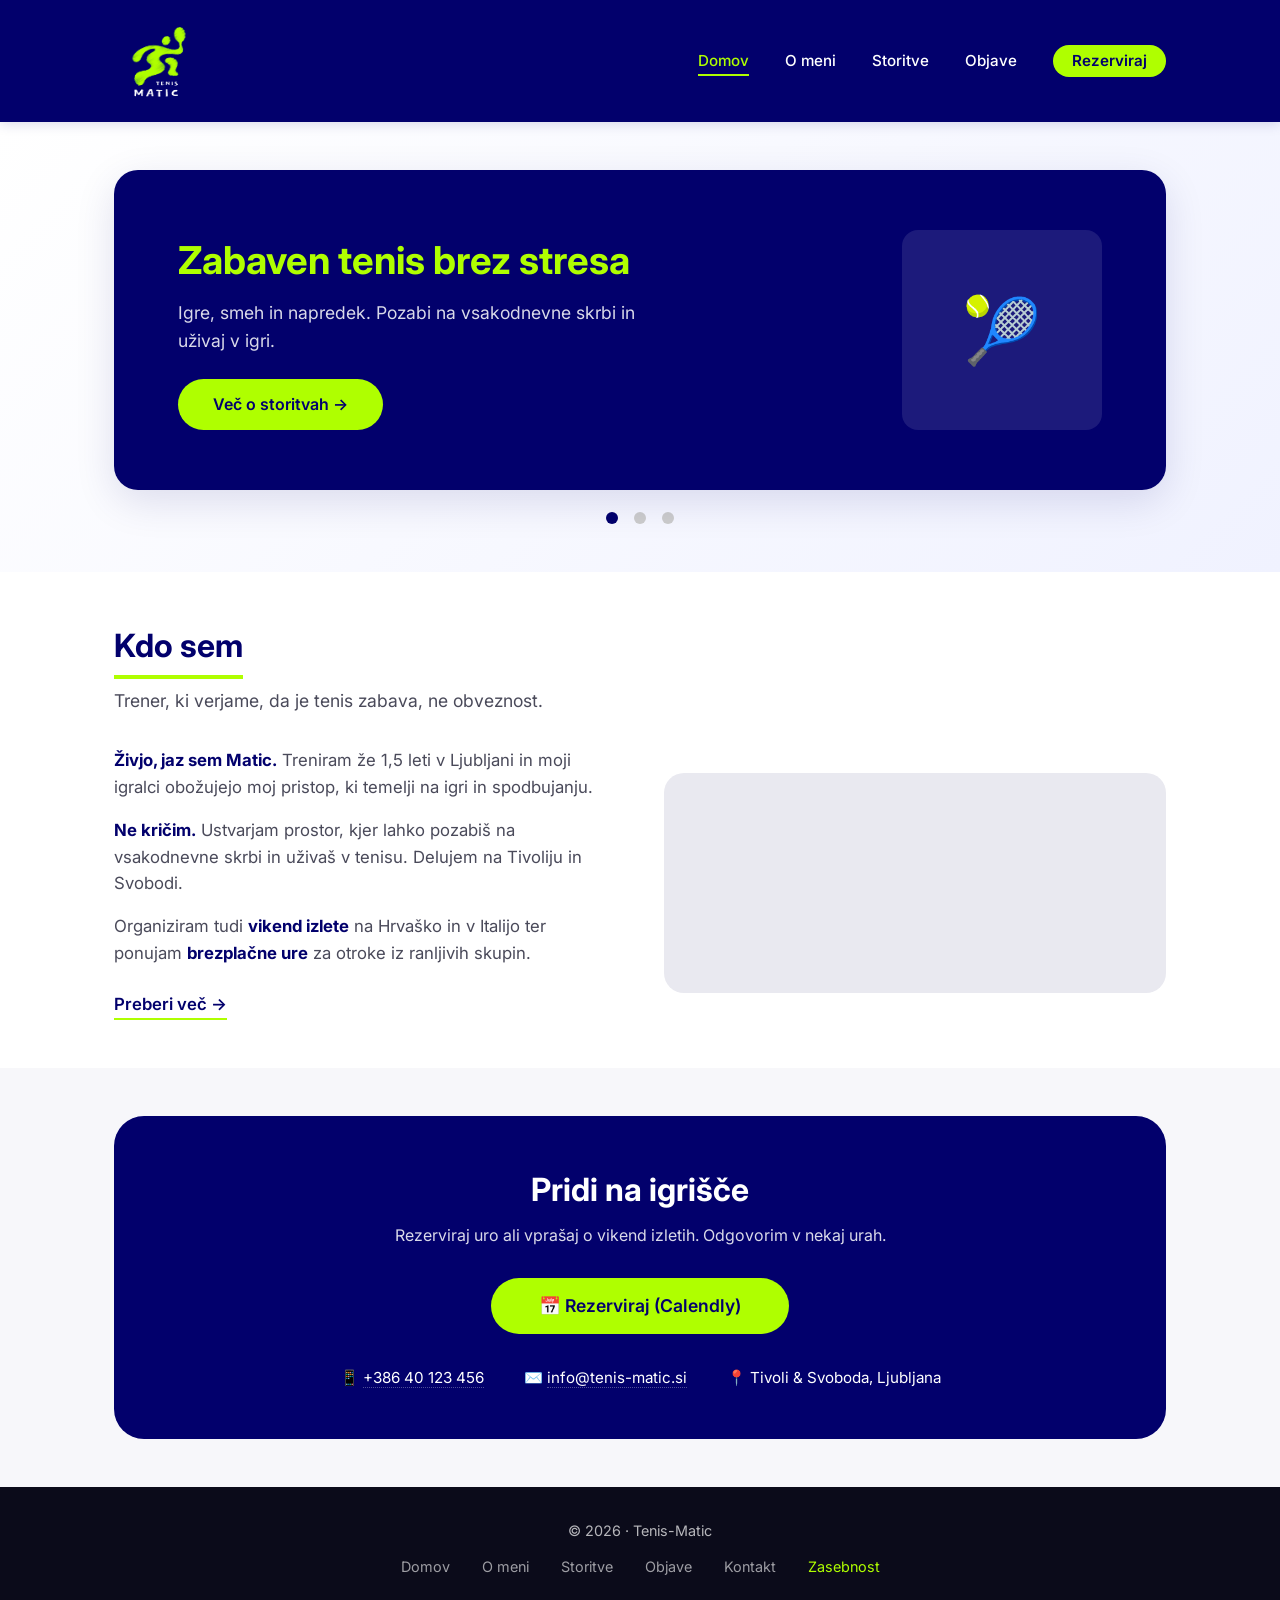
==== index.html @ 6100d6d2 "index link logo" ====
<!DOCTYPE html>
<html lang="sl">
<head>
    <meta charset="UTF-8" />
    <meta name="viewport" content="width=device-width, initial-scale=1.0" />
    <title>Tenis-Matic · Domov</title>
    <link rel="icon" type="image/png" href="favicon.png" />

    <!-- Google Font -->
    <link href="https://fonts.googleapis.com/css2?family=Inter:opsz,wght@14..32,400;14..32,600;14..32,700&display=swap" rel="stylesheet" />

    <style>
        /* ----- CSS Variables ----- */
        :root {
            --navy: #02006C;
            --lime: #AFFF00;
            --white: #FFFFFF;
            --light-bg: #F7F7FA;
            --text-dark: #1E1E2A;
            --text-grey: #4A4A5A;
        }

        * {
            margin: 0;
            padding: 0;
            box-sizing: border-box;
        }

        body {
            font-family: 'Inter', sans-serif;
            background-color: var(--white);
            color: var(--text-dark);
            line-height: 1.6;
        }

        a {
            text-decoration: none;
            color: inherit;
        }

        .container {
            max-width: 1100px;
            margin: 0 auto;
            padding: 0 1.5rem;
        }

        /* ----- Header ----- */
        header {
            background-color: var(--navy);
            color: var(--white);
            padding: 1rem 0;
            position: sticky;
            top: 0;
            z-index: 10;
            box-shadow: 0 2px 12px rgba(2, 0, 108, 0.15);
        }

        .header-inner {
            display: flex;
            justify-content: space-between;
            align-items: center;
            flex-wrap: wrap;
        }

        .logo-img {
            height: 90px;
            width: auto;
            display: inline-block;
            vertical-align: middle;
        }

        nav a {
            color: var(--white);
            margin-left: 2rem;
            font-weight: 500;
            font-size: 0.95rem;
            transition: color 0.2s;
            border-bottom: 2px solid transparent;
            padding-bottom: 4px;
        }

        nav a:hover {
            color: var(--lime);
            border-bottom-color: var(--lime);
        }

        nav a.active {
            color: var(--lime);
            border-bottom-color: var(--lime);
        }

        .cta-nav {
            background-color: var(--lime);
            color: var(--navy);
            padding: 0.4rem 1.2rem;
            border-radius: 30px;
            font-weight: 600;
            border-bottom: none !important;
        }
        .cta-nav:hover {
            background-color: #8fcc00;
            color: var(--navy) !important;
            border-bottom: none !important;
        }

        /* ----- Buttons ----- */
        .btn-primary {
            display: inline-block;
            background-color: var(--lime);
            color: var(--navy);
            font-weight: 600;
            padding: 0.8rem 2.2rem;
            border-radius: 40px;
            transition: background 0.2s, transform 0.1s;
            border: none;
            cursor: pointer;
            font-size: 1rem;
        }
        .btn-primary:hover {
            background-color: #8fcc00;
            transform: scale(1.02);
        }

        .btn-outline {
            display: inline-block;
            background: transparent;
            color: var(--navy);
            font-weight: 600;
            padding: 0.8rem 2.2rem;
            border-radius: 40px;
            border: 2px solid var(--navy);
            transition: 0.2s;
        }
        .btn-outline:hover {
            background: var(--navy);
            color: var(--white);
        }

        /* ----- Hero / Slideshow ----- */
        .hero {
            padding: 3rem 0 2rem;
            background: linear-gradient(135deg, var(--white) 0%, #f0f2ff 100%);
        }

        .slideshow-container {
            position: relative;
            max-width: 100%;
            border-radius: 24px;
            overflow: hidden;
            box-shadow: 0 12px 40px rgba(2, 0, 108, 0.12);
        }

        .slide {
            display: none;
            padding: 3rem 4rem;
            min-height: 320px;
            background: var(--navy);
            color: var(--white);
            align-items: center;
            justify-content: space-between;
            gap: 2rem;
        }

        .slide.active {
            display: flex;
        }

        .slide-content {
            flex: 1;
        }

        .slide-content h2 {
            font-size: 2.4rem;
            font-weight: 700;
            margin-bottom: 0.5rem;
            color: var(--lime);
        }

        .slide-content p {
            font-size: 1.1rem;
            opacity: 0.85;
            margin-bottom: 1.5rem;
            max-width: 500px;
        }

        .slide-image {
            flex: 0 0 200px;
            height: 200px;
            background-color: rgba(255,255,255,0.1);
            border-radius: 16px;
            display: flex;
            align-items: center;
            justify-content: center;
            font-size: 4rem;
        }

        /* Slide navigation dots */
        .dots-container {
            text-align: center;
            padding: 1rem 0 0.5rem;
        }

        .dot {
            cursor: pointer;
            height: 12px;
            width: 12px;
            margin: 0 6px;
            background-color: #ccc;
            border-radius: 50%;
            display: inline-block;
            transition: background-color 0.3s;
        }

        .dot.active {
            background-color: var(--navy);
        }

        .dot:hover {
            background-color: var(--lime);
        }

        /* ----- Sections ----- */
        section {
            padding: 3rem 0;
        }

        .section-title {
            font-size: 2rem;
            font-weight: 700;
            color: var(--navy);
            margin-bottom: 0.5rem;
        }

        .section-subtitle {
            color: var(--text-grey);
            font-size: 1.1rem;
            margin-bottom: 2rem;
        }

        .section-title .lime-underline {
            display: inline-block;
            border-bottom: 4px solid var(--lime);
            padding-bottom: 4px;
        }

        /* About preview */
        .about-preview {
            display: grid;
            grid-template-columns: 1fr 1fr;
            gap: 3rem;
            align-items: center;
        }

        .about-preview-text {
            font-size: 1.05rem;
            color: var(--text-grey);
        }

        .about-preview-text strong {
            color: var(--navy);
        }

        .about-preview-image {
            background-color: #e9e9f0;
            border-radius: 20px;
            height: 220px;
            background-image: url('https://placehold.co/500x300/02006C/FFFFFF?text=Tvoj+foto');
            background-size: cover;
            background-position: center;
        }

        /* Contact */
        .contact-box {
            background: var(--navy);
            color: var(--white);
            border-radius: 30px;
            padding: 3rem 2.5rem;
            display: flex;
            flex-direction: column;
            align-items: center;
            text-align: center;
        }

        .contact-box h2 {
            font-size: 2rem;
            margin-bottom: 0.5rem;
        }

        .contact-box p {
            opacity: 0.85;
            max-width: 500px;
            margin-bottom: 1.8rem;
        }

        .contact-box .btn-primary {
            background: var(--lime);
            color: var(--navy);
            font-size: 1.1rem;
            padding: 0.9rem 3rem;
        }

        .contact-info {
            margin-top: 2rem;
            display: flex;
            gap: 2.5rem;
            flex-wrap: wrap;
            justify-content: center;
            font-size: 0.95rem;
        }
        .contact-info a {
            color: var(--white);
            border-bottom: 1px dotted rgba(255,255,255,0.3);
        }
        .contact-info a:hover {
            border-bottom-color: var(--lime);
        }

        /* Footer */
        footer {
            background-color: #0b0b1a;
            color: rgba(255,255,255,0.7);
            padding: 2rem 0;
            text-align: center;
            font-size: 0.9rem;
        }

        footer .footer-links {
            margin-top: 0.8rem;
            display: flex;
            justify-content: center;
            gap: 2rem;
            flex-wrap: wrap;
        }
        footer .footer-links a {
            color: rgba(255,255,255,0.6);
        }
        footer .footer-links a:hover {
            color: var(--lime);
        }

        /* ----- Responsive ----- */
        @media (max-width: 768px) {
            .about-preview {
                grid-template-columns: 1fr;
                gap: 2rem;
            }

            .header-inner {
                flex-direction: column;
                gap: 0.8rem;
            }

            nav a {
                margin: 0 0.8rem;
                font-size: 0.9rem;
            }

            .slide {
                flex-direction: column;
                text-align: center;
                padding: 2rem 1.5rem;
                min-height: auto;
            }

            .slide-content p {
                max-width: 100%;
            }

            .slide-image {
                flex: 0 0 120px;
                height: 120px;
                width: 120px;
                font-size: 3rem;
            }

            .slide-content h2 {
                font-size: 1.8rem;
            }

            .contact-box {
                padding: 2rem 1.5rem;
            }

            .contact-info {
                gap: 1rem;
                flex-direction: column;
            }
        }

        @media (max-width: 480px) {
            .slide-content h2 {
                font-size: 1.5rem;
            }
            .btn-primary, .btn-outline {
                padding: 0.6rem 1.6rem;
                font-size: 0.9rem;
            }
        }
    </style>
</head>
<body>

    <!-- ========== HEADER ========== -->
    <header>
        <div class="container header-inner">
            <div class="logo">
                <a href="index.html "></a>
                <img src="logo.png" alt="Tenis-Matic" class="logo-img" />
            </div>
            <nav>
                <a href="index.html" class="active">Domov</a>
                <a href="O_meni.html">O meni</a>
                <a href="Storitve.html">Storitve</a>
                <a href="Objave.html">Objave</a>
                <a href="#contact" class="cta-nav">Rezerviraj</a>
            </nav>
        </div>
    </header>

    <!-- ========== SLIDESHOW ========== -->
    <section class="hero">
        <div class="container">
            <div class="slideshow-container">

                <!-- Slide 1 -->
                <div class="slide active" id="slide1">
                    <div class="slide-content">
                        <h2>Zabaven tenis brez stresa</h2>
                        <p>Igre, smeh in napredek. Pozabi na vsakodnevne skrbi in uživaj v igri.</p>
                        <a href="Storitve.html" class="btn-primary">Več o storitvah →</a>
                    </div>
                    <div class="slide-image">🎾</div>
                </div>

                <!-- Slide 2 -->
                <div class="slide" id="slide2">
                    <div class="slide-content">
                        <h2>Tenis vikendi na Hrvaškem</h2>
                        <p>Pobeg na obalo. Dva dneva tenisa, dobre hrane in popolnega sproščanja.</p>
                        <a href="Storitve.html#vikendi" class="btn-primary">Razišči →</a>
                    </div>
                    <div class="slide-image">🌊</div>
                </div>

                <!-- Slide 3 -->
                <div class="slide" id="slide3">
                    <div class="slide-content">
                        <h2>Tenis za vse</h2>
                        <p>Brezplačne ure za otroke iz ranljivih skupin. Ker naj bo tenis za vsakogar.</p>
                        <a href="O_meni.html" class="btn-primary">Spoznaj mojo zgodbo →</a>
                    </div>
                    <div class="slide-image">❤️</div>
                </div>

            </div>

            <!-- Dots -->
            <div class="dots-container">
                <span class="dot active" onclick="currentSlide(1)"></span>
                <span class="dot" onclick="currentSlide(2)"></span>
                <span class="dot" onclick="currentSlide(3)"></span>
            </div>
        </div>
    </section>

    <!-- ========== ABOUT PREVIEW ========== -->
    <section id="about">
        <div class="container">
            <h2 class="section-title">
                <span class="lime-underline">Kdo sem</span>
            </h2>
            <p class="section-subtitle">Trener, ki verjame, da je tenis zabava, ne obveznost.</p>

            <div class="about-preview">
                <div class="about-preview-text">
                    <p>
                        <strong>Živjo, jaz sem Matic.</strong> Treniram že 1,5 leti v Ljubljani in moji
                        igralci obožujejo moj pristop, ki temelji na igri in spodbujanju.
                    </p>
                    <p style="margin-top:1rem;">
                        <strong>Ne kričim.</strong> Ustvarjam prostor, kjer lahko pozabiš na vsakodnevne
                        skrbi in uživaš v tenisu. Delujem na Tivoliju in Svobodi.
                    </p>
                    <p style="margin-top:1rem;">
                        Organiziram tudi <strong>vikend izlete</strong> na Hrvaško in v Italijo ter
                        ponujam <strong>brezplačne ure</strong> za otroke iz ranljivih skupin.
                    </p>
                    <a href="O_meni.html" style="display:inline-block; margin-top:1.5rem; color:var(--navy); font-weight:600; border-bottom:2px solid var(--lime);">Preberi več →</a>
                </div>
                <div class="about-preview-image">
                    <!-- Replace with your own photo -->
                </div>
            </div>
        </div>
    </section>

    <!-- ========== CONTACT ========== -->
    <section id="contact" style="background: var(--light-bg);">
        <div class="container">
            <div class="contact-box">
                <h2>Pridi na igrišče</h2>
                <p>
                    Rezerviraj uro ali vprašaj o vikend izletih. Odgovorim v nekaj urah.
                </p>
                <a href="#" class="btn-primary">📅 Rezerviraj (Calendly)</a>

                <div class="contact-info">
                    <span>📱 <a href="tel:+38640123456">+386 40 123 456</a></span>
                    <span>✉️ <a href="mailto:info@tenis-matic.si">info@tenis-matic.si</a></span>
                    <span>📍 Tivoli &amp; Svoboda, Ljubljana</span>
                </div>
            </div>
        </div>
    </section>

    <!-- ========== FOOTER ========== -->
    <footer>
        <div class="container">
            <p>&copy; 2026 · Tenis-Matic</p>
            <div class="footer-links">
                <a href="index.html">Domov</a>
                <a href="O_meni.html">O meni</a>
                <a href="Storitve.html">Storitve</a>
                <a href="Objave.html">Objave</a>
                <a href="#contact">Kontakt</a>
                <a href="#" style="color: var(--lime);">Zasebnost</a>
            </div>
        </div>
    </footer>

    <!-- ========== JAVASCRIPT FOR SLIDESHOW ========== -->
    <script>
        let slideIndex = 1;
        let autoSlideTimer;

        function showSlide(n) {
            let slides = document.getElementsByClassName("slide");
            let dots = document.getElementsByClassName("dot");

            if (n > slides.length) { slideIndex = 1; }
            if (n < 1) { slideIndex = slides.length; }

            for (let i = 0; i < slides.length; i++) {
                slides[i].classList.remove("active");
            }
            for (let i = 0; i < dots.length; i++) {
                dots[i].classList.remove("active");
            }

            slides[slideIndex - 1].classList.add("active");
            dots[slideIndex - 1].classList.add("active");
        }

        function currentSlide(n) {
            clearInterval(autoSlideTimer);
            slideIndex = n;
            showSlide(slideIndex);
            startAutoSlide();
        }

        function nextSlide() {
            slideIndex++;
            showSlide(slideIndex);
        }

        function startAutoSlide() {
            autoSlideTimer = setInterval(function() {
                slideIndex++;
                showSlide(slideIndex);
            }, 5000); // Change slide every 5 seconds
        }

        // Start automatic slideshow
        startAutoSlide();
    </script>

</body>
</html>
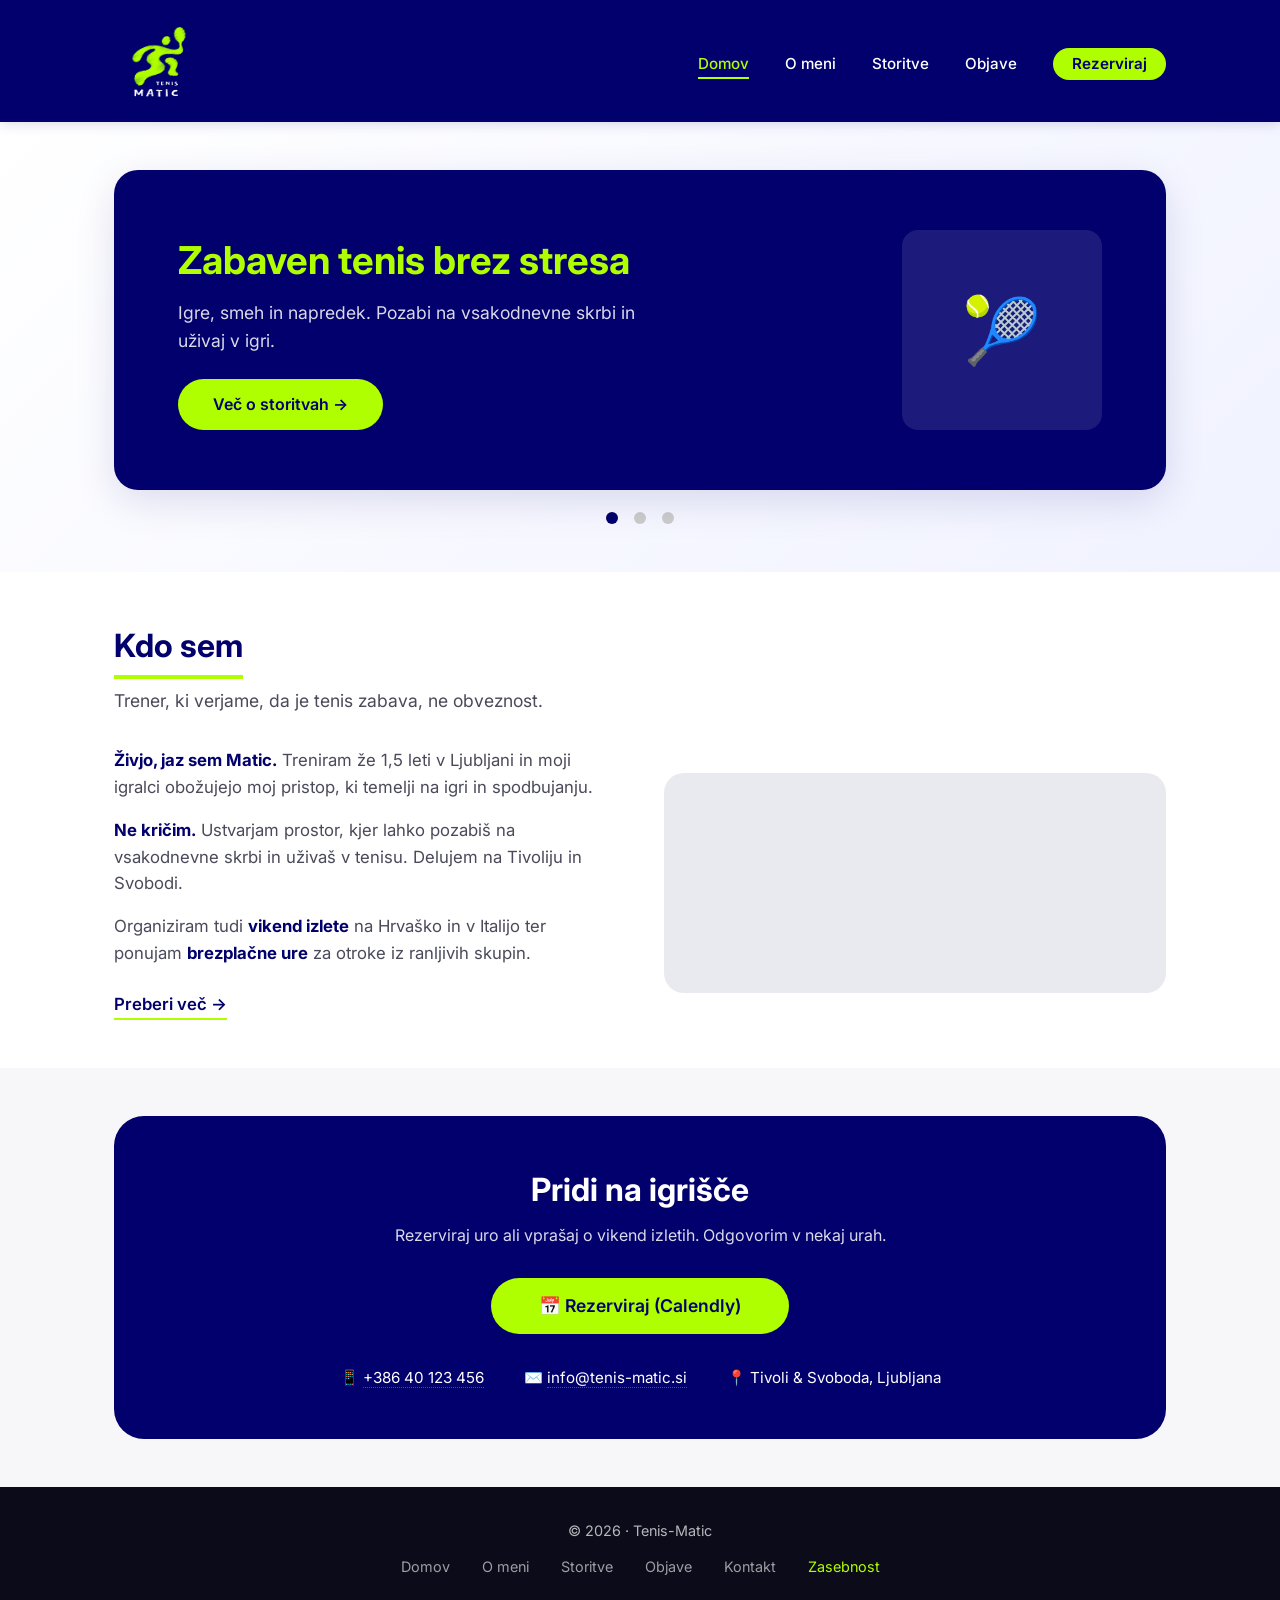
==== commit 7287561a: "logo link" ====
--- a/index.html
+++ b/index.html
@@ -404,7 +404,7 @@
     <header>
         <div class="container header-inner">
             <div class="logo">
-                <a href="index.html "></a>
+                <a href="index.html" style="display: block; line-height: 0; position: relative; z-index: 999;">
                 <img src="logo.png" alt="Tenis-Matic" class="logo-img" />
             </div>
             <nav>
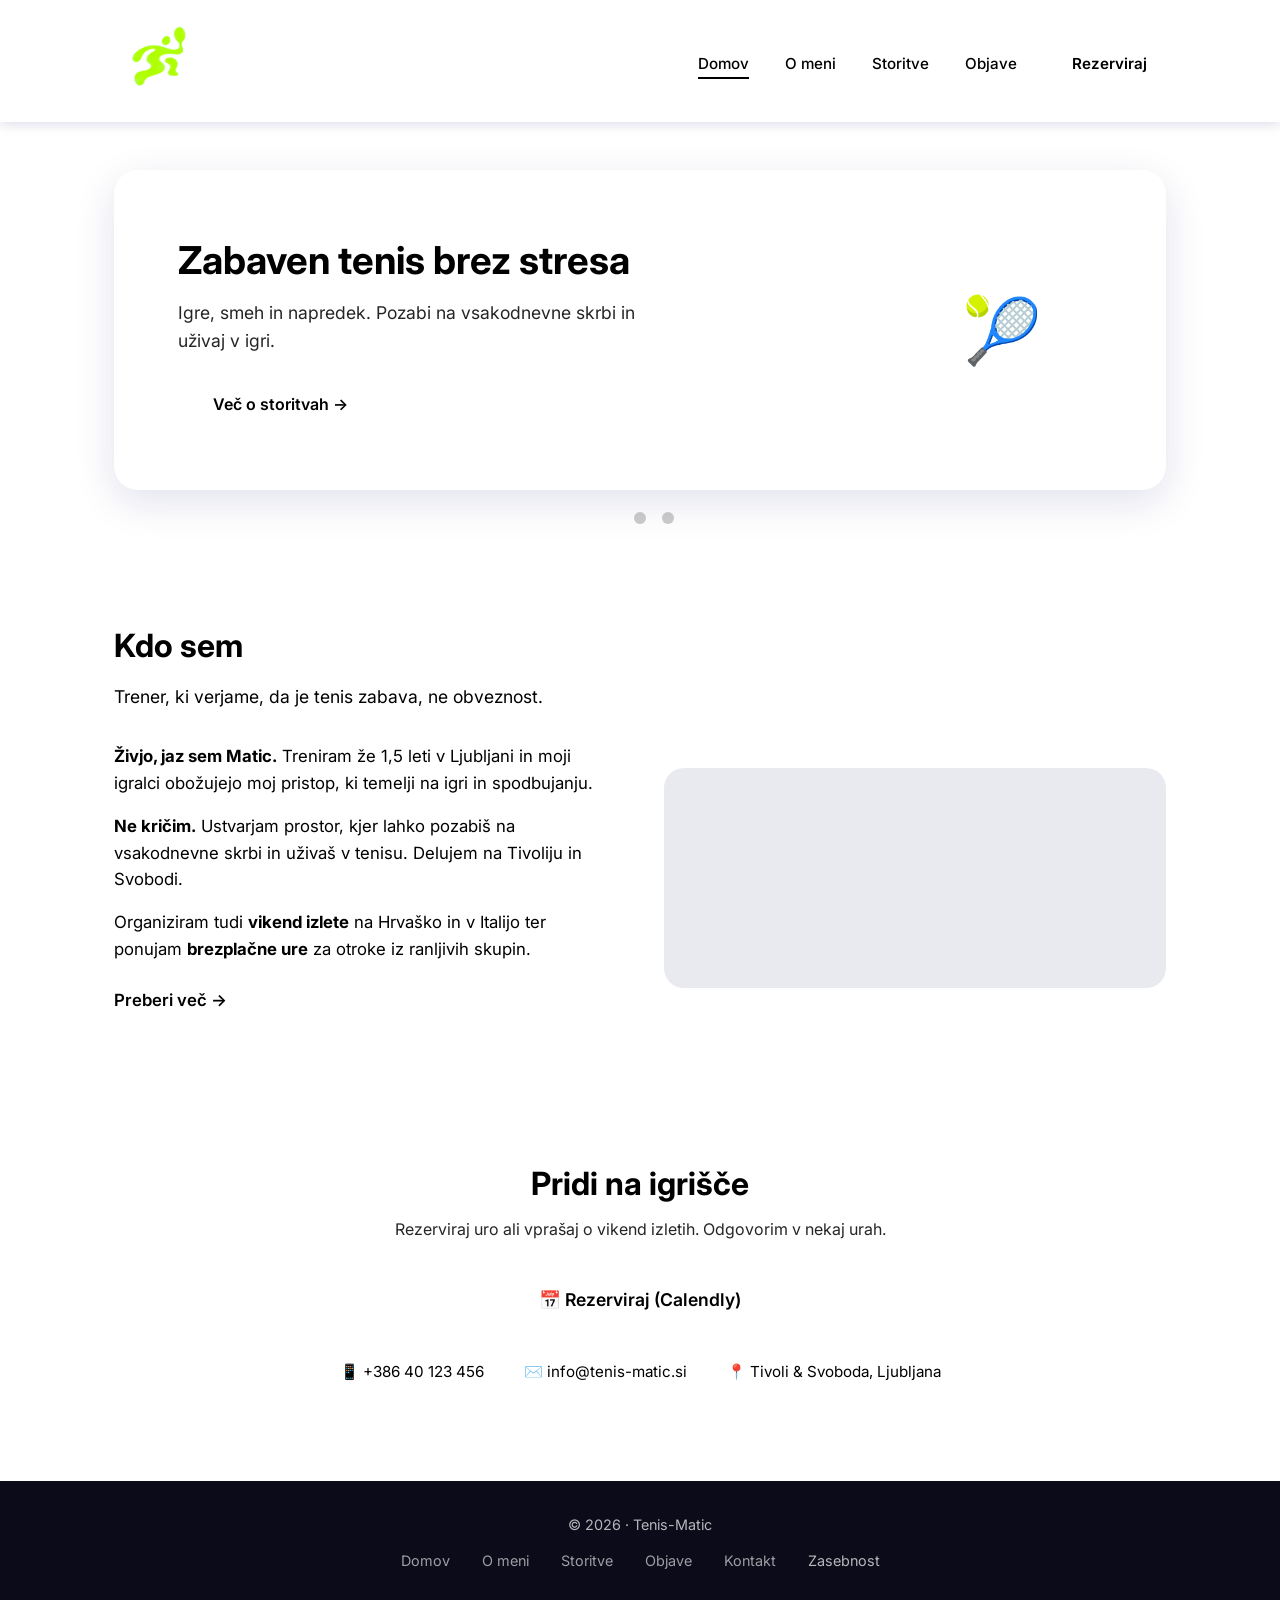
==== commit 6a0513e8: "Style.css changes" ====
--- a/index.html
+++ b/index.html
@@ -9,394 +9,7 @@
     <!-- Google Font -->
     <link href="https://fonts.googleapis.com/css2?family=Inter:opsz,wght@14..32,400;14..32,600;14..32,700&display=swap" rel="stylesheet" />
 
-    <style>
-        /* ----- CSS Variables ----- */
-        :root {
-            --navy: #02006C;
-            --lime: #AFFF00;
-            --white: #FFFFFF;
-            --light-bg: #F7F7FA;
-            --text-dark: #1E1E2A;
-            --text-grey: #4A4A5A;
-        }
-
-        * {
-            margin: 0;
-            padding: 0;
-            box-sizing: border-box;
-        }
-
-        body {
-            font-family: 'Inter', sans-serif;
-            background-color: var(--white);
-            color: var(--text-dark);
-            line-height: 1.6;
-        }
-
-        a {
-            text-decoration: none;
-            color: inherit;
-        }
-
-        .container {
-            max-width: 1100px;
-            margin: 0 auto;
-            padding: 0 1.5rem;
-        }
-
-        /* ----- Header ----- */
-        header {
-            background-color: var(--navy);
-            color: var(--white);
-            padding: 1rem 0;
-            position: sticky;
-            top: 0;
-            z-index: 10;
-            box-shadow: 0 2px 12px rgba(2, 0, 108, 0.15);
-        }
-
-        .header-inner {
-            display: flex;
-            justify-content: space-between;
-            align-items: center;
-            flex-wrap: wrap;
-        }
-
-        .logo-img {
-            height: 90px;
-            width: auto;
-            display: inline-block;
-            vertical-align: middle;
-        }
-
-        nav a {
-            color: var(--white);
-            margin-left: 2rem;
-            font-weight: 500;
-            font-size: 0.95rem;
-            transition: color 0.2s;
-            border-bottom: 2px solid transparent;
-            padding-bottom: 4px;
-        }
-
-        nav a:hover {
-            color: var(--lime);
-            border-bottom-color: var(--lime);
-        }
-
-        nav a.active {
-            color: var(--lime);
-            border-bottom-color: var(--lime);
-        }
-
-        .cta-nav {
-            background-color: var(--lime);
-            color: var(--navy);
-            padding: 0.4rem 1.2rem;
-            border-radius: 30px;
-            font-weight: 600;
-            border-bottom: none !important;
-        }
-        .cta-nav:hover {
-            background-color: #8fcc00;
-            color: var(--navy) !important;
-            border-bottom: none !important;
-        }
-
-        /* ----- Buttons ----- */
-        .btn-primary {
-            display: inline-block;
-            background-color: var(--lime);
-            color: var(--navy);
-            font-weight: 600;
-            padding: 0.8rem 2.2rem;
-            border-radius: 40px;
-            transition: background 0.2s, transform 0.1s;
-            border: none;
-            cursor: pointer;
-            font-size: 1rem;
-        }
-        .btn-primary:hover {
-            background-color: #8fcc00;
-            transform: scale(1.02);
-        }
-
-        .btn-outline {
-            display: inline-block;
-            background: transparent;
-            color: var(--navy);
-            font-weight: 600;
-            padding: 0.8rem 2.2rem;
-            border-radius: 40px;
-            border: 2px solid var(--navy);
-            transition: 0.2s;
-        }
-        .btn-outline:hover {
-            background: var(--navy);
-            color: var(--white);
-        }
-
-        /* ----- Hero / Slideshow ----- */
-        .hero {
-            padding: 3rem 0 2rem;
-            background: linear-gradient(135deg, var(--white) 0%, #f0f2ff 100%);
-        }
-
-        .slideshow-container {
-            position: relative;
-            max-width: 100%;
-            border-radius: 24px;
-            overflow: hidden;
-            box-shadow: 0 12px 40px rgba(2, 0, 108, 0.12);
-        }
-
-        .slide {
-            display: none;
-            padding: 3rem 4rem;
-            min-height: 320px;
-            background: var(--navy);
-            color: var(--white);
-            align-items: center;
-            justify-content: space-between;
-            gap: 2rem;
-        }
-
-        .slide.active {
-            display: flex;
-        }
-
-        .slide-content {
-            flex: 1;
-        }
-
-        .slide-content h2 {
-            font-size: 2.4rem;
-            font-weight: 700;
-            margin-bottom: 0.5rem;
-            color: var(--lime);
-        }
-
-        .slide-content p {
-            font-size: 1.1rem;
-            opacity: 0.85;
-            margin-bottom: 1.5rem;
-            max-width: 500px;
-        }
-
-        .slide-image {
-            flex: 0 0 200px;
-            height: 200px;
-            background-color: rgba(255,255,255,0.1);
-            border-radius: 16px;
-            display: flex;
-            align-items: center;
-            justify-content: center;
-            font-size: 4rem;
-        }
-
-        /* Slide navigation dots */
-        .dots-container {
-            text-align: center;
-            padding: 1rem 0 0.5rem;
-        }
-
-        .dot {
-            cursor: pointer;
-            height: 12px;
-            width: 12px;
-            margin: 0 6px;
-            background-color: #ccc;
-            border-radius: 50%;
-            display: inline-block;
-            transition: background-color 0.3s;
-        }
-
-        .dot.active {
-            background-color: var(--navy);
-        }
-
-        .dot:hover {
-            background-color: var(--lime);
-        }
-
-        /* ----- Sections ----- */
-        section {
-            padding: 3rem 0;
-        }
-
-        .section-title {
-            font-size: 2rem;
-            font-weight: 700;
-            color: var(--navy);
-            margin-bottom: 0.5rem;
-        }
-
-        .section-subtitle {
-            color: var(--text-grey);
-            font-size: 1.1rem;
-            margin-bottom: 2rem;
-        }
-
-        .section-title .lime-underline {
-            display: inline-block;
-            border-bottom: 4px solid var(--lime);
-            padding-bottom: 4px;
-        }
-
-        /* About preview */
-        .about-preview {
-            display: grid;
-            grid-template-columns: 1fr 1fr;
-            gap: 3rem;
-            align-items: center;
-        }
-
-        .about-preview-text {
-            font-size: 1.05rem;
-            color: var(--text-grey);
-        }
-
-        .about-preview-text strong {
-            color: var(--navy);
-        }
-
-        .about-preview-image {
-            background-color: #e9e9f0;
-            border-radius: 20px;
-            height: 220px;
-            background-image: url('https://placehold.co/500x300/02006C/FFFFFF?text=Tvoj+foto');
-            background-size: cover;
-            background-position: center;
-        }
-
-        /* Contact */
-        .contact-box {
-            background: var(--navy);
-            color: var(--white);
-            border-radius: 30px;
-            padding: 3rem 2.5rem;
-            display: flex;
-            flex-direction: column;
-            align-items: center;
-            text-align: center;
-        }
-
-        .contact-box h2 {
-            font-size: 2rem;
-            margin-bottom: 0.5rem;
-        }
-
-        .contact-box p {
-            opacity: 0.85;
-            max-width: 500px;
-            margin-bottom: 1.8rem;
-        }
-
-        .contact-box .btn-primary {
-            background: var(--lime);
-            color: var(--navy);
-            font-size: 1.1rem;
-            padding: 0.9rem 3rem;
-        }
-
-        .contact-info {
-            margin-top: 2rem;
-            display: flex;
-            gap: 2.5rem;
-            flex-wrap: wrap;
-            justify-content: center;
-            font-size: 0.95rem;
-        }
-        .contact-info a {
-            color: var(--white);
-            border-bottom: 1px dotted rgba(255,255,255,0.3);
-        }
-        .contact-info a:hover {
-            border-bottom-color: var(--lime);
-        }
-
-        /* Footer */
-        footer {
-            background-color: #0b0b1a;
-            color: rgba(255,255,255,0.7);
-            padding: 2rem 0;
-            text-align: center;
-            font-size: 0.9rem;
-        }
-
-        footer .footer-links {
-            margin-top: 0.8rem;
-            display: flex;
-            justify-content: center;
-            gap: 2rem;
-            flex-wrap: wrap;
-        }
-        footer .footer-links a {
-            color: rgba(255,255,255,0.6);
-        }
-        footer .footer-links a:hover {
-            color: var(--lime);
-        }
-
-        /* ----- Responsive ----- */
-        @media (max-width: 768px) {
-            .about-preview {
-                grid-template-columns: 1fr;
-                gap: 2rem;
-            }
-
-            .header-inner {
-                flex-direction: column;
-                gap: 0.8rem;
-            }
-
-            nav a {
-                margin: 0 0.8rem;
-                font-size: 0.9rem;
-            }
-
-            .slide {
-                flex-direction: column;
-                text-align: center;
-                padding: 2rem 1.5rem;
-                min-height: auto;
-            }
-
-            .slide-content p {
-                max-width: 100%;
-            }
-
-            .slide-image {
-                flex: 0 0 120px;
-                height: 120px;
-                width: 120px;
-                font-size: 3rem;
-            }
-
-            .slide-content h2 {
-                font-size: 1.8rem;
-            }
-
-            .contact-box {
-                padding: 2rem 1.5rem;
-            }
-
-            .contact-info {
-                gap: 1rem;
-                flex-direction: column;
-            }
-        }
-
-        @media (max-width: 480px) {
-            .slide-content h2 {
-                font-size: 1.5rem;
-            }
-            .btn-primary, .btn-outline {
-                padding: 0.6rem 1.6rem;
-                font-size: 0.9rem;
-            }
-        }
-    </style>
+    <link rel="stylesheet" href="style.css">
 </head>
 <body>
 
--- a/style.css
+++ b/style.css
@@ -0,0 +1,388 @@
+<style>
+        /* ----- CSS Variables ----- */
+        :root {
+            --navy: #02006C;
+            --lime: #AFFF00;
+            --white: #FFFFFF;
+            --light-bg: #F7F7FA;
+            --text-dark: #1E1E2A;
+            --text-grey: #4A4A5A;
+        }
+
+        * {
+            margin: 0;
+            padding: 0;
+            box-sizing: border-box;
+        }
+
+        body {
+            font-family: 'Inter', sans-serif;
+            background-color: var(--white);
+            color: var(--text-dark);
+            line-height: 1.6;
+        }
+
+        a {
+            text-decoration: none;
+            color: inherit;
+        }
+
+        .container {
+            max-width: 1100px;
+            margin: 0 auto;
+            padding: 0 1.5rem;
+        }
+
+        /* ----- Header ----- */
+        header {
+            background-color: var(--navy);
+            color: var(--white);
+            padding: 1rem 0;
+            position: sticky;
+            top: 0;
+            z-index: 10;
+            box-shadow: 0 2px 12px rgba(2, 0, 108, 0.15);
+        }
+
+        .header-inner {
+            display: flex;
+            justify-content: space-between;
+            align-items: center;
+            flex-wrap: wrap;
+        }
+
+        .logo-img {
+            height: 90px;
+            width: auto;
+            display: inline-block;
+            vertical-align: middle;
+        }
+
+        nav a {
+            color: var(--white);
+            margin-left: 2rem;
+            font-weight: 500;
+            font-size: 0.95rem;
+            transition: color 0.2s;
+            border-bottom: 2px solid transparent;
+            padding-bottom: 4px;
+        }
+
+        nav a:hover {
+            color: var(--lime);
+            border-bottom-color: var(--lime);
+        }
+
+        nav a.active {
+            color: var(--lime);
+            border-bottom-color: var(--lime);
+        }
+
+        .cta-nav {
+            background-color: var(--lime);
+            color: var(--navy);
+            padding: 0.4rem 1.2rem;
+            border-radius: 30px;
+            font-weight: 600;
+            border-bottom: none !important;
+        }
+        .cta-nav:hover {
+            background-color: #8fcc00;
+            color: var(--navy) !important;
+            border-bottom: none !important;
+        }
+
+        /* ----- Buttons ----- */
+        .btn-primary {
+            display: inline-block;
+            background-color: var(--lime);
+            color: var(--navy);
+            font-weight: 600;
+            padding: 0.8rem 2.2rem;
+            border-radius: 40px;
+            transition: background 0.2s, transform 0.1s;
+            border: none;
+            cursor: pointer;
+            font-size: 1rem;
+        }
+        .btn-primary:hover {
+            background-color: #8fcc00;
+            transform: scale(1.02);
+        }
+
+        .btn-outline {
+            display: inline-block;
+            background: transparent;
+            color: var(--navy);
+            font-weight: 600;
+            padding: 0.8rem 2.2rem;
+            border-radius: 40px;
+            border: 2px solid var(--navy);
+            transition: 0.2s;
+        }
+        .btn-outline:hover {
+            background: var(--navy);
+            color: var(--white);
+        }
+
+        /* ----- Hero / Slideshow ----- */
+        .hero {
+            padding: 3rem 0 2rem;
+            background: linear-gradient(135deg, var(--white) 0%, #f0f2ff 100%);
+        }
+
+        .slideshow-container {
+            position: relative;
+            max-width: 100%;
+            border-radius: 24px;
+            overflow: hidden;
+            box-shadow: 0 12px 40px rgba(2, 0, 108, 0.12);
+        }
+
+        .slide {
+            display: none;
+            padding: 3rem 4rem;
+            min-height: 320px;
+            background: var(--navy);
+            color: var(--white);
+            align-items: center;
+            justify-content: space-between;
+            gap: 2rem;
+        }
+
+        .slide.active {
+            display: flex;
+        }
+
+        .slide-content {
+            flex: 1;
+        }
+
+        .slide-content h2 {
+            font-size: 2.4rem;
+            font-weight: 700;
+            margin-bottom: 0.5rem;
+            color: var(--lime);
+        }
+
+        .slide-content p {
+            font-size: 1.1rem;
+            opacity: 0.85;
+            margin-bottom: 1.5rem;
+            max-width: 500px;
+        }
+
+        .slide-image {
+            flex: 0 0 200px;
+            height: 200px;
+            background-color: rgba(255,255,255,0.1);
+            border-radius: 16px;
+            display: flex;
+            align-items: center;
+            justify-content: center;
+            font-size: 4rem;
+        }
+
+        /* Slide navigation dots */
+        .dots-container {
+            text-align: center;
+            padding: 1rem 0 0.5rem;
+        }
+
+        .dot {
+            cursor: pointer;
+            height: 12px;
+            width: 12px;
+            margin: 0 6px;
+            background-color: #ccc;
+            border-radius: 50%;
+            display: inline-block;
+            transition: background-color 0.3s;
+        }
+
+        .dot.active {
+            background-color: var(--navy);
+        }
+
+        .dot:hover {
+            background-color: var(--lime);
+        }
+
+        /* ----- Sections ----- */
+        section {
+            padding: 3rem 0;
+        }
+
+        .section-title {
+            font-size: 2rem;
+            font-weight: 700;
+            color: var(--navy);
+            margin-bottom: 0.5rem;
+        }
+
+        .section-subtitle {
+            color: var(--text-grey);
+            font-size: 1.1rem;
+            margin-bottom: 2rem;
+        }
+
+        .section-title .lime-underline {
+            display: inline-block;
+            border-bottom: 4px solid var(--lime);
+            padding-bottom: 4px;
+        }
+
+        /* About preview */
+        .about-preview {
+            display: grid;
+            grid-template-columns: 1fr 1fr;
+            gap: 3rem;
+            align-items: center;
+        }
+
+        .about-preview-text {
+            font-size: 1.05rem;
+            color: var(--text-grey);
+        }
+
+        .about-preview-text strong {
+            color: var(--navy);
+        }
+
+        .about-preview-image {
+            background-color: #e9e9f0;
+            border-radius: 20px;
+            height: 220px;
+            background-image: url('https://placehold.co/500x300/02006C/FFFFFF?text=Tvoj+foto');
+            background-size: cover;
+            background-position: center;
+        }
+
+        /* Contact */
+        .contact-box {
+            background: var(--navy);
+            color: var(--white);
+            border-radius: 30px;
+            padding: 3rem 2.5rem;
+            display: flex;
+            flex-direction: column;
+            align-items: center;
+            text-align: center;
+        }
+
+        .contact-box h2 {
+            font-size: 2rem;
+            margin-bottom: 0.5rem;
+        }
+
+        .contact-box p {
+            opacity: 0.85;
+            max-width: 500px;
+            margin-bottom: 1.8rem;
+        }
+
+        .contact-box .btn-primary {
+            background: var(--lime);
+            color: var(--navy);
+            font-size: 1.1rem;
+            padding: 0.9rem 3rem;
+        }
+
+        .contact-info {
+            margin-top: 2rem;
+            display: flex;
+            gap: 2.5rem;
+            flex-wrap: wrap;
+            justify-content: center;
+            font-size: 0.95rem;
+        }
+        .contact-info a {
+            color: var(--white);
+            border-bottom: 1px dotted rgba(255,255,255,0.3);
+        }
+        .contact-info a:hover {
+            border-bottom-color: var(--lime);
+        }
+
+        /* Footer */
+        footer {
+            background-color: #0b0b1a;
+            color: rgba(255,255,255,0.7);
+            padding: 2rem 0;
+            text-align: center;
+            font-size: 0.9rem;
+        }
+
+        footer .footer-links {
+            margin-top: 0.8rem;
+            display: flex;
+            justify-content: center;
+            gap: 2rem;
+            flex-wrap: wrap;
+        }
+        footer .footer-links a {
+            color: rgba(255,255,255,0.6);
+        }
+        footer .footer-links a:hover {
+            color: var(--lime);
+        }
+
+        /* ----- Responsive ----- */
+        @media (max-width: 768px) {
+            .about-preview {
+                grid-template-columns: 1fr;
+                gap: 2rem;
+            }
+
+            .header-inner {
+                flex-direction: column;
+                gap: 0.8rem;
+            }
+
+            nav a {
+                margin: 0 0.8rem;
+                font-size: 0.9rem;
+            }
+
+            .slide {
+                flex-direction: column;
+                text-align: center;
+                padding: 2rem 1.5rem;
+                min-height: auto;
+            }
+
+            .slide-content p {
+                max-width: 100%;
+            }
+
+            .slide-image {
+                flex: 0 0 120px;
+                height: 120px;
+                width: 120px;
+                font-size: 3rem;
+            }
+
+            .slide-content h2 {
+                font-size: 1.8rem;
+            }
+
+            .contact-box {
+                padding: 2rem 1.5rem;
+            }
+
+            .contact-info {
+                gap: 1rem;
+                flex-direction: column;
+            }
+        }
+
+        @media (max-width: 480px) {
+            .slide-content h2 {
+                font-size: 1.5rem;
+            }
+            .btn-primary, .btn-outline {
+                padding: 0.6rem 1.6rem;
+                font-size: 0.9rem;
+            }
+        }
+    </style>
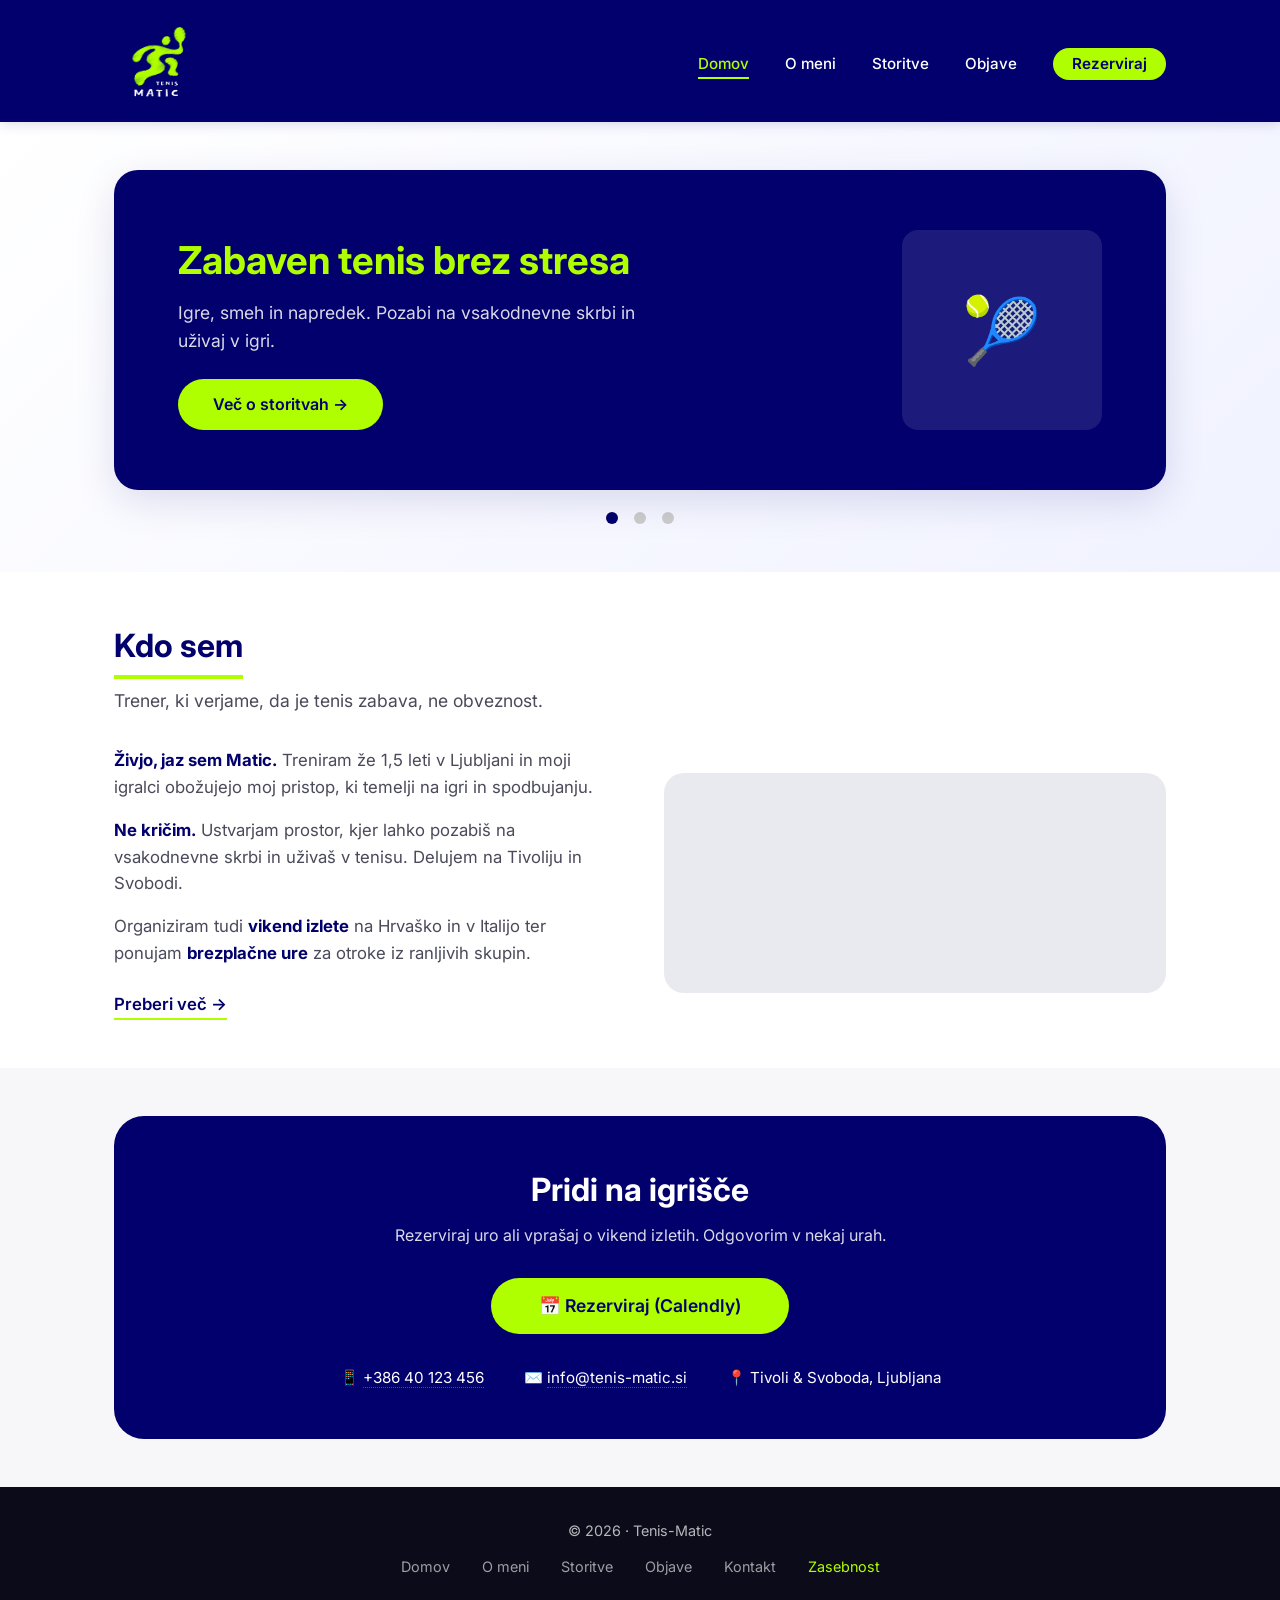
==== commit 49d9d001: "style.css 2" ====
--- a/index.html
+++ b/index.html
@@ -8,8 +8,8 @@
 
     <!-- Google Font -->
     <link href="https://fonts.googleapis.com/css2?family=Inter:opsz,wght@14..32,400;14..32,600;14..32,700&display=swap" rel="stylesheet" />
-
-    <link rel="stylesheet" href="style.css">
+<link href="https://fonts.googleapis.com/css2?family=Dokdo&family=Inter:opsz,wght@14..32,400;14..32,600;14..32,700&display=swap" rel="stylesheet">
+<link rel="stylesheet" href="style.css">
 </head>
 <body>
 
--- a/style.css
+++ b/style.css
@@ -1,4 +1,4 @@
-<style>
+
         /* ----- CSS Variables ----- */
         :root {
             --navy: #02006C;
@@ -385,4 +385,3 @@
                 font-size: 0.9rem;
             }
         }
-    </style>
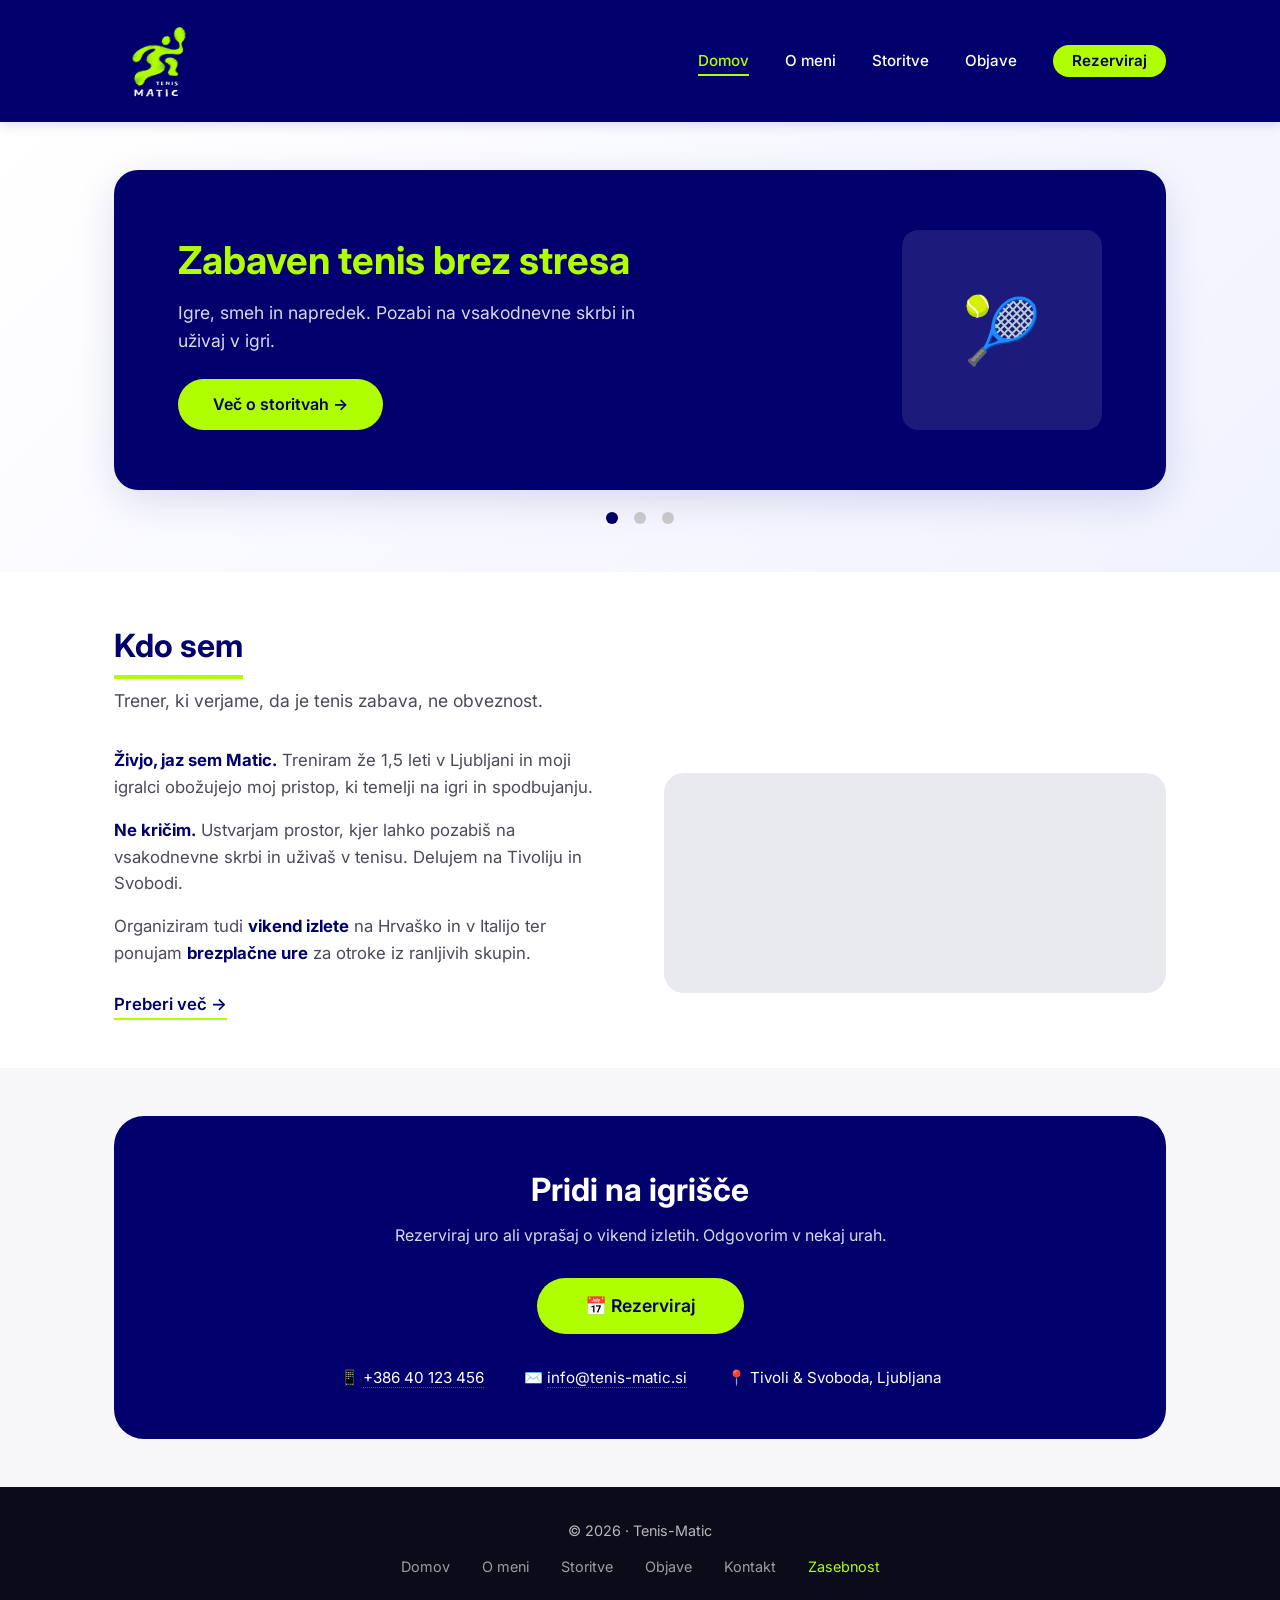
==== commit ae7b55e0: "calandy changes" ====
--- a/index.html
+++ b/index.html
@@ -8,8 +8,7 @@
 
     <!-- Google Font -->
     <link href="https://fonts.googleapis.com/css2?family=Inter:opsz,wght@14..32,400;14..32,600;14..32,700&display=swap" rel="stylesheet" />
-<link href="https://fonts.googleapis.com/css2?family=Dokdo&family=Inter:opsz,wght@14..32,400;14..32,600;14..32,700&display=swap" rel="stylesheet">
-<link rel="stylesheet" href="style.css">
+    <link rel="stylesheet" href="style.css" />
 </head>
 <body>
 
@@ -18,14 +17,15 @@
         <div class="container header-inner">
             <div class="logo">
                 <a href="index.html" style="display: block; line-height: 0; position: relative; z-index: 999;">
-                <img src="logo.png" alt="Tenis-Matic" class="logo-img" />
+                    <img src="logo.png" alt="Tenis-Matic" class="logo-img" />
+                </a>
             </div>
             <nav>
                 <a href="index.html" class="active">Domov</a>
                 <a href="O_meni.html">O meni</a>
                 <a href="Storitve.html">Storitve</a>
                 <a href="Objave.html">Objave</a>
-                <a href="#contact" class="cta-nav">Rezerviraj</a>
+                <a href="https://calendly.com/matic-drempeticsp" class="cta-nav">Rezerviraj</a>
             </nav>
         </div>
     </header>
@@ -115,7 +115,7 @@
                 <p>
                     Rezerviraj uro ali vprašaj o vikend izletih. Odgovorim v nekaj urah.
                 </p>
-                <a href="#" class="btn-primary">📅 Rezerviraj (Calendly)</a>
+                <a href="https://calendly.com/matic-drempeticsp" class="btn-primary">📅 Rezerviraj</a>
 
                 <div class="contact-info">
                     <span>📱 <a href="tel:+38640123456">+386 40 123 456</a></span>
@@ -135,7 +135,7 @@
                 <a href="O_meni.html">O meni</a>
                 <a href="Storitve.html">Storitve</a>
                 <a href="Objave.html">Objave</a>
-                <a href="#contact">Kontakt</a>
+                <a href="https://calendly.com/matic-drempeticsp">Kontakt</a>
                 <a href="#" style="color: var(--lime);">Zasebnost</a>
             </div>
         </div>
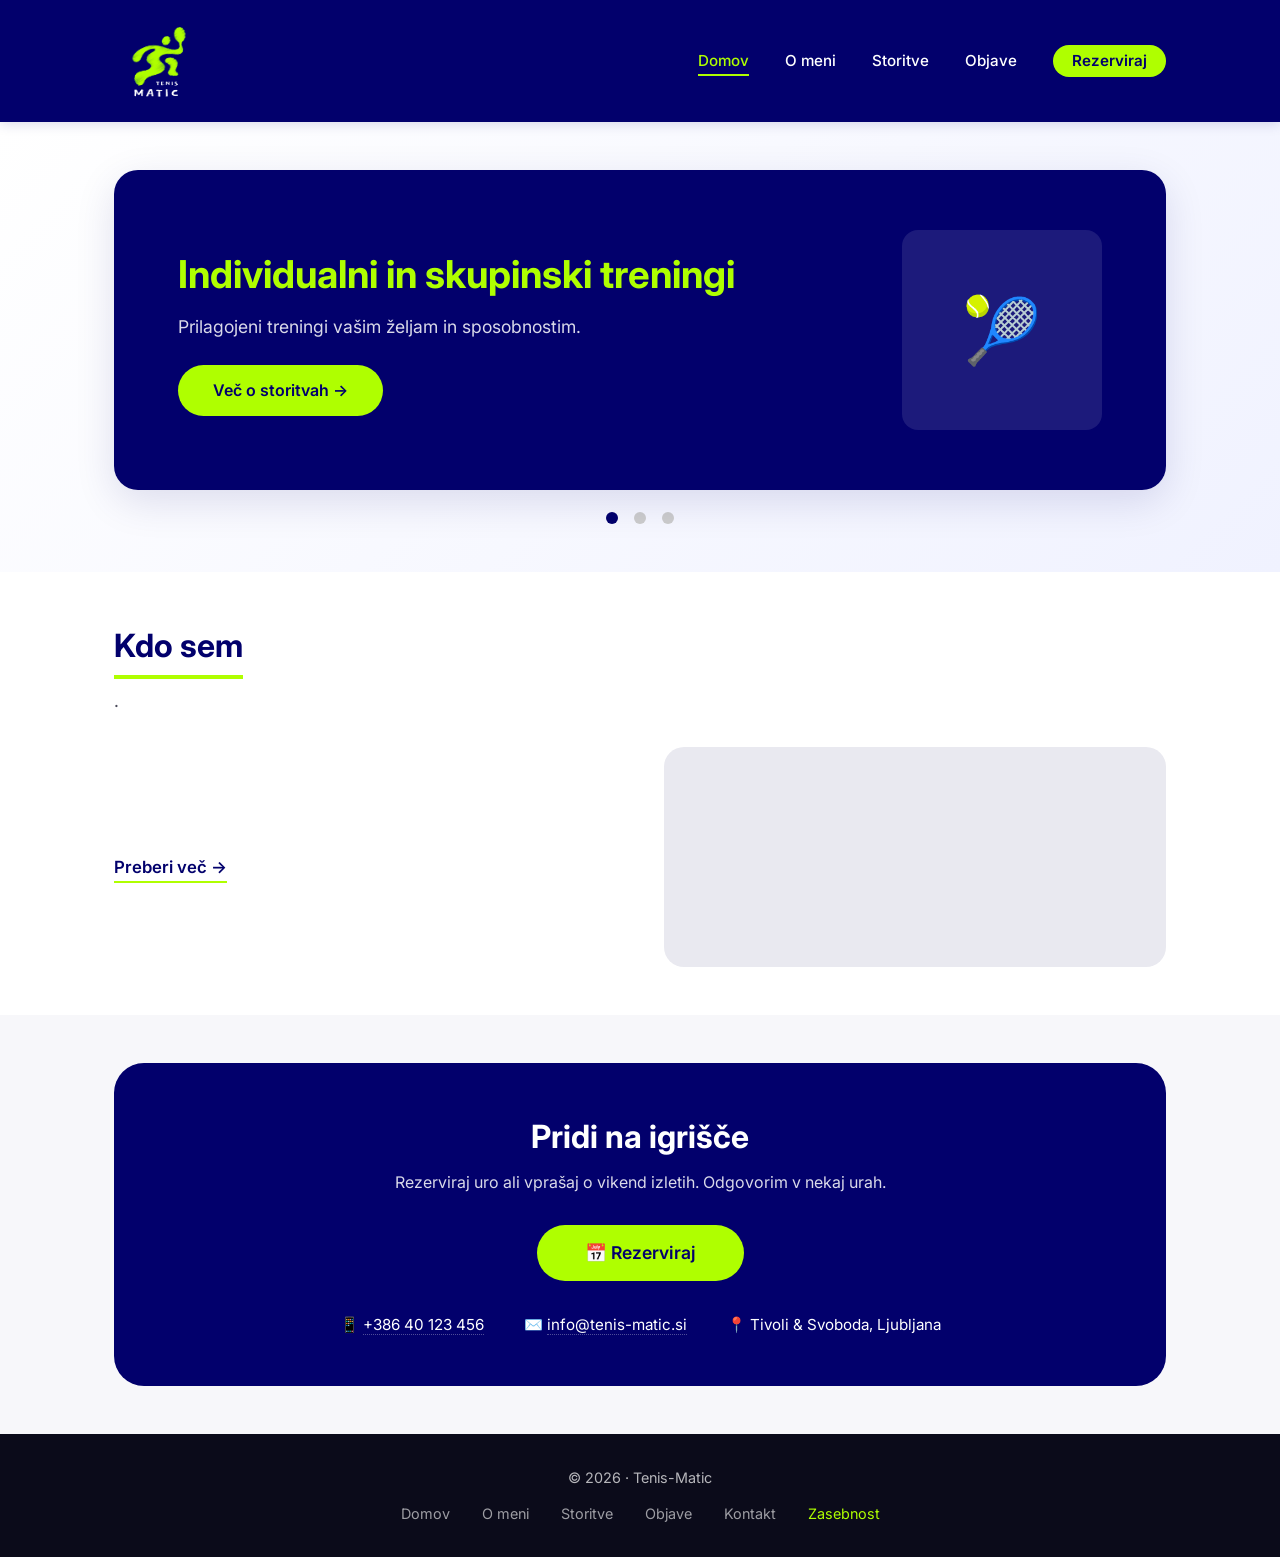
==== commit 411d0b50: "brinsanje vsebine ai" ====
--- a/index.html
+++ b/index.html
@@ -38,8 +38,8 @@
                 <!-- Slide 1 -->
                 <div class="slide active" id="slide1">
                     <div class="slide-content">
-                        <h2>Zabaven tenis brez stresa</h2>
-                        <p>Igre, smeh in napredek. Pozabi na vsakodnevne skrbi in uživaj v igri.</p>
+                        <h2>Individualni in skupinski treningi</h2>
+                        <p> Prilagojeni treningi vašim željam in sposobnostim.</p>
                         <a href="Storitve.html" class="btn-primary">Več o storitvah →</a>
                     </div>
                     <div class="slide-image">🎾</div>
@@ -48,8 +48,8 @@
                 <!-- Slide 2 -->
                 <div class="slide" id="slide2">
                     <div class="slide-content">
-                        <h2>Tenis vikendi na Hrvaškem</h2>
-                        <p>Pobeg na obalo. Dva dneva tenisa, dobre hrane in popolnega sproščanja.</p>
+                        <h2>Teniške priprave na morju</h2>
+                        <p>Pobeg na obalo. Dva do tri dneva tenisa, dobre hrane in popolnega sproščanja.</p>
                         <a href="Storitve.html#vikendi" class="btn-primary">Razišči →</a>
                     </div>
                     <div class="slide-image">🌊</div>
@@ -58,8 +58,8 @@
                 <!-- Slide 3 -->
                 <div class="slide" id="slide3">
                     <div class="slide-content">
-                        <h2>Tenis za vse</h2>
-                        <p>Brezplačne ure za otroke iz ranljivih skupin. Ker naj bo tenis za vsakogar.</p>
+                        <h2>Moje objave</h2>
+                        <p></p>
                         <a href="O_meni.html" class="btn-primary">Spoznaj mojo zgodbo →</a>
                     </div>
                     <div class="slide-image">❤️</div>
@@ -82,21 +82,12 @@
             <h2 class="section-title">
                 <span class="lime-underline">Kdo sem</span>
             </h2>
-            <p class="section-subtitle">Trener, ki verjame, da je tenis zabava, ne obveznost.</p>
+            <p class="section-subtitle">.</p>
 
             <div class="about-preview">
                 <div class="about-preview-text">
                     <p>
-                        <strong>Živjo, jaz sem Matic.</strong> Treniram že 1,5 leti v Ljubljani in moji
-                        igralci obožujejo moj pristop, ki temelji na igri in spodbujanju.
-                    </p>
-                    <p style="margin-top:1rem;">
-                        <strong>Ne kričim.</strong> Ustvarjam prostor, kjer lahko pozabiš na vsakodnevne
-                        skrbi in uživaš v tenisu. Delujem na Tivoliju in Svobodi.
-                    </p>
-                    <p style="margin-top:1rem;">
-                        Organiziram tudi <strong>vikend izlete</strong> na Hrvaško in v Italijo ter
-                        ponujam <strong>brezplačne ure</strong> za otroke iz ranljivih skupin.
+                        
                     </p>
                     <a href="O_meni.html" style="display:inline-block; margin-top:1.5rem; color:var(--navy); font-weight:600; border-bottom:2px solid var(--lime);">Preberi več →</a>
                 </div>
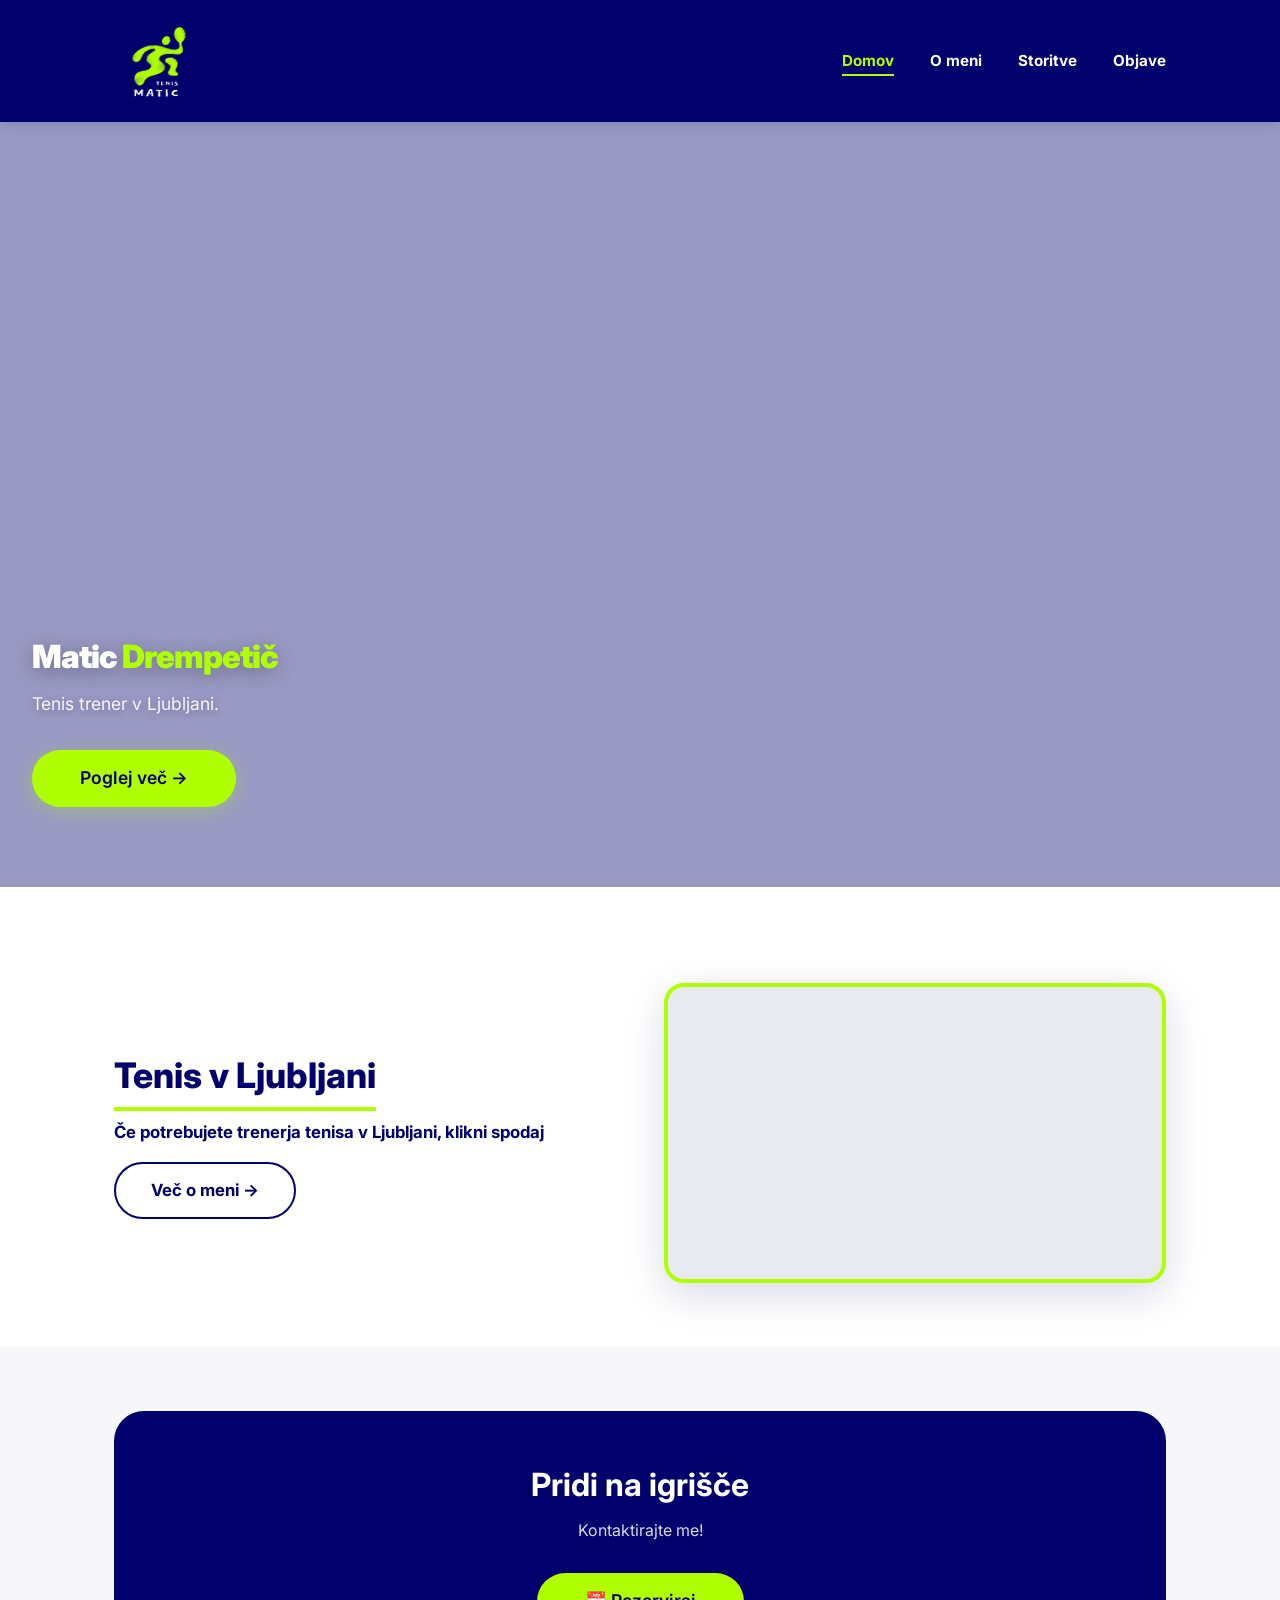
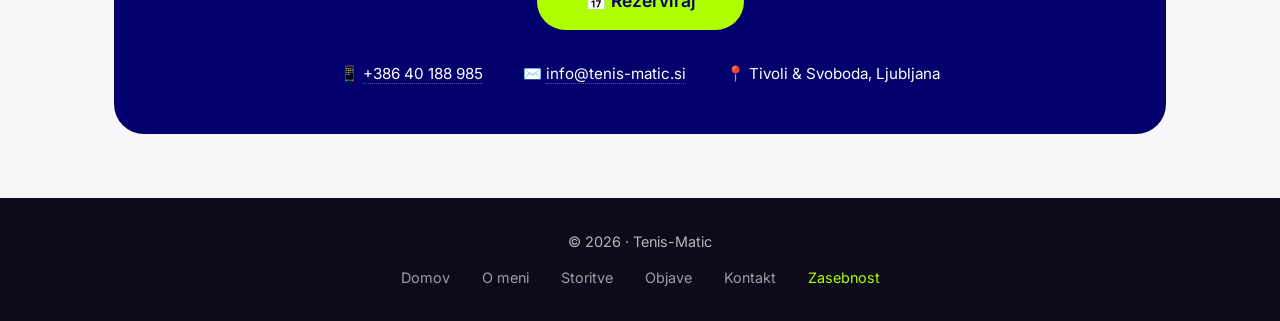
==== commit aac14636: "slike dodane" ====
--- a/index.html
+++ b/index.html
@@ -6,9 +6,172 @@
     <title>Tenis-Matic · Domov</title>
     <link rel="icon" type="image/png" href="favicon.png" />
 
-    <!-- Google Font -->
-    <link href="https://fonts.googleapis.com/css2?family=Inter:opsz,wght@14..32,400;14..32,600;14..32,700&display=swap" rel="stylesheet" />
+    <!-- Google Fonts -->
+    <link href="https://fonts.googleapis.com/css2?family=Inter:opsz,wght@14..32,400;14..32,600;14..32,700;14..32,800;14..32,900&display=swap" rel="stylesheet" />
     <link rel="stylesheet" href="style.css" />
+
+    <style>
+        /* ===== HERO WITH BACKGROUND IMAGE ===== */
+        .hero-image-section {
+            position: relative;
+            width: 100%;
+            height: 85vh;
+            min-height: 500px;
+            background-image: url('https://placehold.co/1200x800/02006C/FFFFFF?text=Matic+%F0%9F%8E%BE+tenis');
+            background-size: cover;
+            background-position: center;
+            display: flex;
+            align-items: flex-end;
+            justify-content: flex-start;
+            text-align: left;
+            color: var(--white);
+        }
+
+        .hero-image-section::before {
+            content: '';
+            position: absolute;
+            top: 0;
+            left: 0;
+            width: 100%;
+            height: 100%;
+            background: rgba(2, 0, 108, 0.4);
+            z-index: 1;
+        }
+
+        .hero-content {
+            position: relative;
+            z-index: 2;
+            max-width: 700px;
+            padding: 2rem;
+        }
+
+        .hero-content h1 {
+            font-family: 'Inter', sans-serif;
+            font-size: 2rem;
+            font-weight: 900;
+            letter-spacing: -1px;
+            margin-bottom: 0.5rem;
+            text-shadow: 0 4px 20px rgba(0, 0, 0, 0.3);
+        }
+
+        .hero-content h1 .highlight {
+            color: var(--lime);
+        }
+
+        .hero-content p {
+            font-size: 1.1rem;
+            font-weight: 400;
+            opacity: 0.9;
+            margin-bottom: 2rem;
+            text-shadow: 0 2px 10px rgba(0, 0, 0, 0.3);
+        }
+
+        .hero-content .btn-primary {
+            font-size: 1.1rem;
+            padding: 0.9rem 3rem;
+            box-shadow: 0 4px 20px rgba(175, 255, 0, 0.3);
+        }
+
+        /* ===== ABOUT PREVIEW ===== */
+        .about-preview {
+            display: grid;
+            grid-template-columns: 1fr 1fr;
+            gap: 3rem;
+            align-items: center;
+            margin-top: 2rem;
+        }
+
+        .about-preview-text {
+            font-size: 1.05rem;
+            color: var(--text-grey);
+        }
+
+        .about-preview-text strong {
+            color: var(--navy);
+        }
+
+        .about-preview-text h2 {
+            font-family: 'Inter', sans-serif;
+            font-size: 2.2rem;
+            font-weight: 800;
+            color: var(--navy);
+            margin-bottom: 0.5rem;
+        }
+
+        .about-preview-text .lime-underline {
+            display: inline-block;
+            border-bottom: 4px solid var(--lime);
+            padding-bottom: 4px;
+        }
+
+        .about-preview-image {
+            background-color: #e9e9f0;
+            border-radius: 20px;
+            height: 300px;
+            background-image: url('https://placehold.co/600x400/02006C/FFFFFF?text=Matic+na+igri%C5%A1%C4%8Du');
+            background-size: cover;
+            background-position: center;
+            border: 4px solid var(--lime);
+            box-shadow: 0 12px 40px rgba(2, 0, 108, 0.15);
+        }
+
+        .btn-outline-dark {
+            display: inline-block;
+            background: transparent;
+            color: var(--navy);
+            font-weight: 700;
+            padding: 0.8rem 2.2rem;
+            border-radius: 40px;
+            border: 2px solid var(--navy);
+            transition: 0.2s;
+            margin-top: 1rem;
+        }
+
+        .btn-outline-dark:hover {
+            background: var(--navy);
+            color: var(--white);
+        }
+
+        /* ===== RESPONSIVE ===== */
+        @media (max-width: 768px) {
+            .hero-image-section {
+                height: 60vh;
+                min-height: 400px;
+            }
+
+            .hero-content h1 {
+                font-size: 2.5rem;
+            }
+
+            .hero-content p {
+                font-size: 1rem;
+            }
+
+            .about-preview {
+                grid-template-columns: 1fr;
+                gap: 2rem;
+            }
+
+            .about-preview-image {
+                height: 220px;
+            }
+
+            .about-preview-text h2 {
+                font-size: 1.8rem;
+            }
+        }
+
+        @media (max-width: 480px) {
+            .hero-content h1 {
+                font-size: 2rem;
+            }
+
+            .hero-content .btn-primary {
+                padding: 0.7rem 1.8rem;
+                font-size: 0.9rem;
+            }
+        }
+    </style>
 </head>
 <body>
 
@@ -25,71 +188,37 @@
                 <a href="O_meni.html">O meni</a>
                 <a href="Storitve.html">Storitve</a>
                 <a href="Objave.html">Objave</a>
-                <a href="https://calendly.com/matic-drempeticsp" class="cta-nav">Rezerviraj</a>
+                
             </nav>
         </div>
     </header>
 
-    <!-- ========== SLIDESHOW ========== -->
-    <section class="hero">
+    <!-- ========== HERO IMAGE SECTION ========== -->
+    <section class="hero-image-section">
+        <div class="hero-content">
+            <h1>Matic <span class="highlight">Drempetič</span></h1>
+            <p>Tenis trener v Ljubljani.</p>
+            <a href="Storitve.html" class="btn-primary">Poglej več →</a>
+        </div>
+    </section>
+
+    <!-- ========== ABOUT PREVIEW ========== -->
+    <section id="about" style="padding: 4rem 0;">
         <div class="container">
-            <div class="slideshow-container">
-
-                <!-- Slide 1 -->
-                <div class="slide active" id="slide1">
-                    <div class="slide-content">
-                        <h2>Individualni in skupinski treningi</h2>
-                        <p> Prilagojeni treningi vašim željam in sposobnostim.</p>
-                        <a href="Storitve.html" class="btn-primary">Več o storitvah →</a>
-                    </div>
-                    <div class="slide-image">🎾</div>
-                </div>
-
-                <!-- Slide 2 -->
-                <div class="slide" id="slide2">
-                    <div class="slide-content">
-                        <h2>Teniške priprave na morju</h2>
-                        <p>Pobeg na obalo. Dva do tri dneva tenisa, dobre hrane in popolnega sproščanja.</p>
-                        <a href="Storitve.html#vikendi" class="btn-primary">Razišči →</a>
-                    </div>
-                    <div class="slide-image">🌊</div>
-                </div>
-
-                <!-- Slide 3 -->
-                <div class="slide" id="slide3">
-                    <div class="slide-content">
-                        <h2>Moje objave</h2>
-                        <p></p>
-                        <a href="O_meni.html" class="btn-primary">Spoznaj mojo zgodbo →</a>
-                    </div>
-                    <div class="slide-image">❤️</div>
-                </div>
-
-            </div>
-
-            <!-- Dots -->
-            <div class="dots-container">
-                <span class="dot active" onclick="currentSlide(1)"></span>
-                <span class="dot" onclick="currentSlide(2)"></span>
-                <span class="dot" onclick="currentSlide(3)"></span>
-            </div>
-        </div>
-    </section>
-
-    <!-- ========== ABOUT PREVIEW ========== -->
-    <section id="about">
-        <div class="container">
-            <h2 class="section-title">
-                <span class="lime-underline">Kdo sem</span>
-            </h2>
-            <p class="section-subtitle">.</p>
-
             <div class="about-preview">
                 <div class="about-preview-text">
-                    <p>
-                        
-                    </p>
-                    <a href="O_meni.html" style="display:inline-block; margin-top:1.5rem; color:var(--navy); font-weight:600; border-bottom:2px solid var(--lime);">Preberi več →</a>
+                    <h2>
+                        <span class="lime-underline">Tenis v Ljubljani </span>
+                    </h2>
+                    <p style="font-size: 1.1rem; color: var(--text-grey); margin-top: 0.5rem;">
+                        <strong>  </strong> 
+                    </p>
+                        <strong>Če potrebujete trenerja tenisa v Ljubljani, klikni spodaj</strong>
+                    </p>
+                    </p>
+                        <strong></strong>
+                    </p>
+                    <a href="O_meni.html" class="btn-outline-dark">Več o meni →</a>
                 </div>
                 <div class="about-preview-image">
                     <!-- Replace with your own photo -->
@@ -99,17 +228,17 @@
     </section>
 
     <!-- ========== CONTACT ========== -->
-    <section id="contact" style="background: var(--light-bg);">
+    <section id="contact" style="background: var(--light-bg); padding: 4rem 0;">
         <div class="container">
             <div class="contact-box">
                 <h2>Pridi na igrišče</h2>
                 <p>
-                    Rezerviraj uro ali vprašaj o vikend izletih. Odgovorim v nekaj urah.
+                    Kontaktirajte me!
                 </p>
                 <a href="https://calendly.com/matic-drempeticsp" class="btn-primary">📅 Rezerviraj</a>
 
                 <div class="contact-info">
-                    <span>📱 <a href="tel:+38640123456">+386 40 123 456</a></span>
+                    <span>📱 <a href="tel:+38640123456">+386 40 188 985</a></span>
                     <span>✉️ <a href="mailto:info@tenis-matic.si">info@tenis-matic.si</a></span>
                     <span>📍 Tivoli &amp; Svoboda, Ljubljana</span>
                 </div>
@@ -132,51 +261,5 @@
         </div>
     </footer>
 
-    <!-- ========== JAVASCRIPT FOR SLIDESHOW ========== -->
-    <script>
-        let slideIndex = 1;
-        let autoSlideTimer;
-
-        function showSlide(n) {
-            let slides = document.getElementsByClassName("slide");
-            let dots = document.getElementsByClassName("dot");
-
-            if (n > slides.length) { slideIndex = 1; }
-            if (n < 1) { slideIndex = slides.length; }
-
-            for (let i = 0; i < slides.length; i++) {
-                slides[i].classList.remove("active");
-            }
-            for (let i = 0; i < dots.length; i++) {
-                dots[i].classList.remove("active");
-            }
-
-            slides[slideIndex - 1].classList.add("active");
-            dots[slideIndex - 1].classList.add("active");
-        }
-
-        function currentSlide(n) {
-            clearInterval(autoSlideTimer);
-            slideIndex = n;
-            showSlide(slideIndex);
-            startAutoSlide();
-        }
-
-        function nextSlide() {
-            slideIndex++;
-            showSlide(slideIndex);
-        }
-
-        function startAutoSlide() {
-            autoSlideTimer = setInterval(function() {
-                slideIndex++;
-                showSlide(slideIndex);
-            }, 5000); // Change slide every 5 seconds
-        }
-
-        // Start automatic slideshow
-        startAutoSlide();
-    </script>
-
 </body>
 </html>
--- a/style.css
+++ b/style.css
@@ -61,7 +61,7 @@
         nav a {
             color: var(--white);
             margin-left: 2rem;
-            font-weight: 500;
+            font-weight: 700;
             font-size: 0.95rem;
             transition: color 0.2s;
             border-bottom: 2px solid transparent;
@@ -127,7 +127,7 @@
 
         /* ----- Hero / Slideshow ----- */
         .hero {
-            padding: 3rem 0 2rem;
+            padding: 0rem 0 2rem;
             background: linear-gradient(135deg, var(--white) 0%, #f0f2ff 100%);
         }
 
